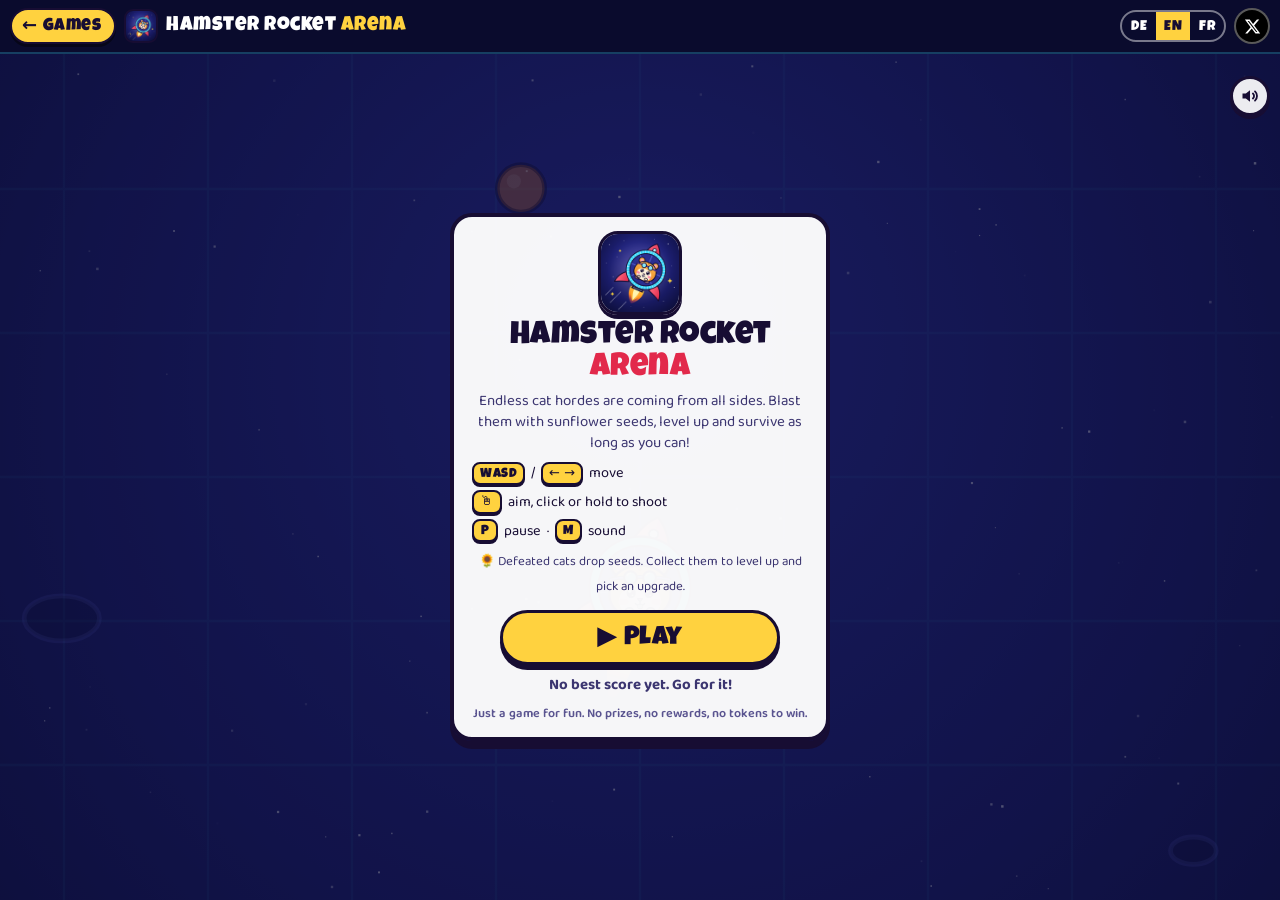
==== arena/index.html @ fc99a9c7 "Games hub: Hamster Rocket + Arena, Stack and Dash in one site (shared DE/EN/FR, per-game bests, back" ====
<!doctype html>
<html lang="en">
<head>
<meta charset="utf-8">
<meta name="viewport" content="width=device-width, initial-scale=1, viewport-fit=cover">
<title>Hamster Rocket Arena · Hamster Rocket games</title>
<meta name="description" content="Hamster Rocket Arena: a free cartoon survival shooter for mobile and PC. Fly the rocket hamster, blast sunflower seeds at endless cat hordes and survive as long as you can. Just a game for fun.">
<meta name="theme-color" content="#1b1d6b">
<meta property="og:title" content="Hamster Rocket Arena">
<meta property="og:description" content="Fly the rocket hamster, blast sunflower seeds at endless cat hordes, level up and survive as long as you can. Just a game for fun.">
<meta property="og:type" content="website">
<link rel="canonical" href="https://botgrok558-ux.github.io/hamster-rocket-demo/arena/">
<meta property="og:url" content="https://botgrok558-ux.github.io/hamster-rocket-demo/arena/">
<meta property="og:image" content="https://botgrok558-ux.github.io/hamster-rocket-demo/assets/og-arena.jpg">
<meta name="twitter:card" content="summary_large_image">
<link rel="icon" type="image/png" sizes="32x32" href="../assets/favicon-32.png">
<link rel="apple-touch-icon" href="../assets/logo_180.png">
<link rel="preload" href="../assets/luckiest-guy.woff2" as="font" type="font/woff2" crossorigin>
<link rel="stylesheet" href="style.css">
<script src="../i18n.js"></script>
</head>
<body>
<header class="bar">
  <a class="back-btn" id="btn-back" href="../#games" data-i18n-attr="aria-label|Back to all games|Zurück zu allen Spielen|Retour à tous les jeux" aria-label="Back to all games"><span aria-hidden="true">←</span> <span data-l="en">Games</span><span data-l="de">Spiele</span><span data-l="fr">Jeux</span></a>
  <a class="brand" href="../" aria-label="Hamster Rocket Arena"><img src="../assets/logo_64.png" alt="" width="34" height="34"><span class="brand-name">Hamster Rocket <b>Arena</b></span></a>
  <span class="spacer"></span>
  <div class="lang" role="group" aria-label="Language / Sprache / Langue"><button type="button" data-lang-btn="de" aria-pressed="false">DE</button><button type="button" data-lang-btn="en" aria-pressed="false">EN</button><button type="button" data-lang-btn="fr" aria-pressed="false">FR</button></div>
  <a class="x-link" href="https://x.com/HamsterRocketX" target="_blank" rel="noopener noreferrer" data-i18n-attr="aria-label|Hamster Rocket on X|Hamster Rocket auf X|Hamster Rocket sur X" aria-label="Hamster Rocket on X">
    <svg viewBox="0 0 24 24" width="17" height="17" aria-hidden="true"><path fill="#fff" d="M18.244 2.25h3.308l-7.227 8.26 8.502 11.24H16.17l-5.214-6.817L4.99 21.75H1.68l7.73-8.835L1.254 2.25H8.08l4.713 6.231zm-1.161 17.52h1.833L7.084 4.126H5.117z"/></svg>
  </a>
</header>

<main class="stage" id="stage">
  <canvas id="arena" aria-label="Hamster Rocket Arena game"></canvas>

  <div class="hud-btns">
    <button type="button" class="icon-btn hidden" id="btn-pause" data-i18n-attr="aria-label|Pause|Pause|Pause" aria-label="Pause">
      <svg viewBox="0 0 24 24" width="18" height="18" aria-hidden="true"><rect x="5" y="4" width="5" height="16" rx="1.5" fill="#170d33"/><rect x="14" y="4" width="5" height="16" rx="1.5" fill="#170d33"/></svg>
    </button>
    <button type="button" class="icon-btn" id="btn-mute" aria-label="Mute">
      <svg viewBox="0 0 24 24" width="20" height="20" aria-hidden="true"><path d="M3 9h4l5-4v14l-5-4H3z" fill="#170d33"/><g id="snd-on" fill="none" stroke="#170d33" stroke-width="2.2" stroke-linecap="round"><path d="M15.5 9a4 4 0 0 1 0 6"/><path d="M18 6.5a7.5 7.5 0 0 1 0 11"/></g><g id="snd-off" stroke="#e2294b" stroke-width="2.4" stroke-linecap="round"><path d="M15 9l6 6M21 9l-6 6"/></g></svg>
    </button>
  </div>

  <!-- start -->
  <div class="overlay" id="ov-start">
    <div class="card">
      <img class="card-logo" src="../assets/logo_180.png" alt="" width="84" height="84">
      <h1>Hamster Rocket <span>Arena</span></h1>
      <p class="lead"><span data-l="en">Endless cat hordes are coming from all sides. Blast them with sunflower seeds, level up and survive as long as you can!</span><span data-l="de">Endlose Katzen-Horden kommen von allen Seiten. Schieß sie mit Sonnenblumenkernen ab, steig auf und überlebe so lange du kannst!</span><span data-l="fr">Des hordes de chats arrivent de tous les côtés. Bombarde-les de graines de tournesol, monte de niveau et survis le plus longtemps possible&nbsp;!</span></p>
      <ul class="controls touch-only">
        <li><span class="key">👈</span> <span data-l="en">Left thumb: move</span><span data-l="de">Linker Daumen: bewegen</span><span data-l="fr">Pouce gauche&nbsp;: bouger</span></li>
        <li><span class="key">👉</span> <span data-l="en">Right thumb: aim + shoot</span><span data-l="de">Rechter Daumen: zielen + schießen</span><span data-l="fr">Pouce droit&nbsp;: viser + tirer</span></li>
      </ul>
      <ul class="controls mouse-only">
        <li><span class="key">WASD</span> / <span class="key">← →</span> <span data-l="en">move</span><span data-l="de">bewegen</span><span data-l="fr">bouger</span></li>
        <li><span class="key">🖱</span> <span data-l="en">aim, click or hold to shoot</span><span data-l="de">zielen, klicken oder halten zum Schießen</span><span data-l="fr">viser, clique ou maintiens pour tirer</span></li>
        <li><span class="key">P</span> <span data-l="en">pause</span><span data-l="de">Pause</span><span data-l="fr">pause</span> · <span class="key">M</span> <span data-l="en">sound</span><span data-l="de">Ton</span><span data-l="fr">son</span></li>
      </ul>
      <p class="powers">🌻 <span data-l="en">Defeated cats drop seeds. Collect them to level up and pick an upgrade.</span><span data-l="de">Besiegte Katzen lassen Kerne fallen. Sammle sie, steig auf und wähle ein Upgrade.</span><span data-l="fr">Les chats vaincus lâchent des graines. Ramasse-les pour monter de niveau et choisir une amélioration.</span></p>
      <button type="button" class="btn btn-primary btn-big" id="btn-play">▶ <span data-l="en">Play</span><span data-l="de">Spielen</span><span data-l="fr">Jouer</span></button>
      <p class="best-line" id="start-best"></p>
      <p class="debug-line hidden" id="debug-line"></p>
      <p class="fun-note"><span data-l="en">Just a game for fun. No prizes, no rewards, no tokens to win.</span><span data-l="de">Nur ein Spiel zum Spaß. Keine Preise, keine Belohnungen, keine Tokens zu gewinnen.</span><span data-l="fr">Juste un jeu pour s’amuser. Pas de prix, pas de récompenses, aucun token à gagner.</span></p>
    </div>
  </div>

  <!-- pause -->
  <div class="overlay hidden" id="ov-pause">
    <div class="card card-small">
      <h2><span data-l="en">Paused</span><span data-l="de">Pause</span><span data-l="fr">Pause</span></h2>
      <div class="btn-col">
        <button type="button" class="btn btn-primary btn-big" id="btn-resume">▶ <span data-l="en">Resume</span><span data-l="de">Weiter</span><span data-l="fr">Reprendre</span></button>
        <button type="button" class="btn btn-ghost" id="btn-restart">↻ <span data-l="en">Restart</span><span data-l="de">Neu starten</span><span data-l="fr">Recommencer</span></button>
      </div>
      <p class="fun-note"><span data-l="en">Just a game for fun. No prizes, no rewards, no tokens to win.</span><span data-l="de">Nur ein Spiel zum Spaß. Keine Preise, keine Belohnungen, keine Tokens zu gewinnen.</span><span data-l="fr">Juste un jeu pour s’amuser. Pas de prix, pas de récompenses, aucun token à gagner.</span></p>
    </div>
  </div>

  <!-- level up -->
  <div class="overlay hidden" id="ov-level">
    <div class="card card-level">
      <h2 class="lv-title"><span data-l="en">Level up!</span><span data-l="de">Aufgestiegen!</span><span data-l="fr">Niveau supérieur&nbsp;!</span></h2>
      <p class="lv-sub"><span data-l="en">Pick an upgrade</span><span data-l="de">Wähle ein Upgrade</span><span data-l="fr">Choisis une amélioration</span></p>
      <div class="lv-cards" id="lv-cards"></div>
    </div>
  </div>

  <!-- game over -->
  <div class="overlay hidden" id="ov-over">
    <div class="card">
      <h2 class="go-title"><span data-l="en">Game over</span><span data-l="de">Game over</span><span data-l="fr">Partie terminée</span></h2>
      <p class="go-score" id="go-time">0:00</p>
      <p class="go-label"><span data-l="en">time survived</span><span data-l="de">überlebt</span><span data-l="fr">temps de survie</span></p>
      <p class="go-badge hidden" id="go-newbest"><span data-l="en">NEW BEST!</span><span data-l="de">NEUER BESTWERT!</span><span data-l="fr">NOUVEAU RECORD&nbsp;!</span></p>
      <div class="go-stats">
        <div><b id="go-kills">0</b><span data-l="en">kills</span><span data-l="de">Gegner besiegt</span><span data-l="fr">ennemis vaincus</span></div>
        <div><b id="go-level">1</b><span data-l="en">level</span><span data-l="de">Stufe</span><span data-l="fr">niveau</span></div>
      </div>
      <p class="best-line" id="go-best"></p>
      <div class="btn-col">
        <button type="button" class="btn btn-primary btn-big" id="btn-again">↻ <span data-l="en">Play again</span><span data-l="de">Nochmal</span><span data-l="fr">Rejouer</span></button>
        <button type="button" class="btn btn-x" id="btn-share"><svg viewBox="0 0 24 24" width="16" height="16" aria-hidden="true"><path fill="#fff" d="M18.244 2.25h3.308l-7.227 8.26 8.502 11.24H16.17l-5.214-6.817L4.99 21.75H1.68l7.73-8.835L1.254 2.25H8.08l4.713 6.231zm-1.161 17.52h1.833L7.084 4.126H5.117z"/></svg> <span data-l="en">Share on X</span><span data-l="de">Auf X teilen</span><span data-l="fr">Partager sur X</span></button>
      </div>
      <p class="fun-note"><span data-l="en">Just a game for fun. No prizes, no rewards, no tokens to win.</span><span data-l="de">Nur ein Spiel zum Spaß. Keine Preise, keine Belohnungen, keine Tokens zu gewinnen.</span><span data-l="fr">Juste un jeu pour s’amuser. Pas de prix, pas de récompenses, aucun token à gagner.</span></p>
    </div>
  </div>

  <noscript><div class="overlay"><div class="card"><p>Please enable JavaScript to play. · Bitte JavaScript aktivieren. · Active JavaScript pour jouer.</p></div></div></noscript>
</main>

<script src="arena.js"></script>
<script src="main.js"></script>
</body>
</html>
---- arena/style.css ----
@font-face{font-family:"Luckiest Guy";src:url(../assets/luckiest-guy.woff2) format("woff2");font-display:swap}
@font-face{font-family:"Baloo 2";src:url(../assets/baloo2.woff2) format("woff2");font-weight:400 800;font-display:swap}
:root{--ink:#170d33;--navy:#12134d;--deep:#0a0b2e;--yellow:#ffd23f;--cyan:#38d9ff;--pink:#ff6b81;--orange:#ff8a1f;--bar:54px}
*{box-sizing:border-box}
html,body{margin:0;height:100%;overflow:hidden;background:var(--deep)}
body{display:flex;flex-direction:column;height:100vh;height:100dvh;width:100%;color:#fff;font-family:"Baloo 2",system-ui,-apple-system,"Segoe UI",sans-serif;
  font-size:16px;line-height:1.4;-webkit-text-size-adjust:100%;overscroll-behavior:none;touch-action:manipulation}
h1,h2,.btn,.brand,.key,.lang button,.go-score,.go-stats b{font-family:"Luckiest Guy",system-ui,sans-serif;font-weight:400;letter-spacing:.5px}
.hidden{display:none!important}
html:not([data-lang="en"]) [data-l="en"],html:not([data-lang="de"]) [data-l="de"],html:not([data-lang="fr"]) [data-l="fr"]{display:none!important}

/* top bar */
.bar{flex:0 0 auto;height:calc(var(--bar) + env(safe-area-inset-top));padding:env(safe-area-inset-top) max(10px,env(safe-area-inset-right)) 0 max(10px,env(safe-area-inset-left));
  display:flex;align-items:center;gap:8px;background:rgba(10,11,46,.95);border-bottom:2px solid rgba(56,217,255,.25);min-width:0;position:relative;z-index:10}
.brand{display:flex;align-items:center;gap:8px;color:#fff;text-decoration:none;font-size:20px;white-space:nowrap;min-width:0;flex:0 0 auto}
.brand img{border-radius:9px;border:2px solid var(--ink);display:block}
.brand b{color:var(--yellow);font-weight:400}
.back-btn{display:inline-flex;align-items:center;gap:5px;flex:0 0 auto;height:36px;padding:0 13px 0 10px;border-radius:999px;background:var(--yellow);color:var(--ink);border:2px solid var(--ink);box-shadow:0 3px 0 rgba(0,0,0,.45);text-decoration:none;font:17px/1 "Luckiest Guy",system-ui,sans-serif;letter-spacing:.5px;white-space:nowrap;-webkit-tap-highlight-color:transparent}
.back-btn span[aria-hidden]{font-family:system-ui,sans-serif;font-weight:800;font-size:18px;margin-top:-2px}
.back-btn:active{transform:translateY(2px);box-shadow:0 1px 0 rgba(0,0,0,.45)}
.back-btn:focus-visible,.brand:focus-visible{outline:3px solid var(--cyan);outline-offset:2px}
.spacer{flex:1 1 auto;min-width:0}
.lang{display:flex;border:2px solid rgba(255,255,255,.45);border-radius:999px;overflow:hidden;flex:0 0 auto}
.lang button{font-size:14px;line-height:1;background:none;border:0;color:#fff;padding:8px 8px 6px;cursor:pointer;min-width:34px}
.lang button[aria-pressed="true"]{background:var(--yellow);color:var(--ink)}
.x-link{width:36px;height:36px;border-radius:50%;background:#000;border:2px solid rgba(255,255,255,.35);display:grid;place-items:center;flex:0 0 auto}
.x-link:hover{border-color:#fff}
@media (max-width:560px){.brand-name{display:none}}
@media (max-width:330px){.back-btn{padding:0 9px 0 7px;font-size:15px}.lang button{min-width:28px;padding:8px 5px 6px}}

/* stage */
.stage{position:relative;flex:1 1 auto;min-height:0;width:100%;overflow:hidden;touch-action:none;-webkit-user-select:none;user-select:none;
  -webkit-touch-callout:none;-webkit-tap-highlight-color:transparent;background:#12134d}
#arena{position:absolute;inset:0;width:100%;height:100%;display:block;touch-action:none;outline:none}
.hud-btns{position:absolute;top:22px;right:max(10px,env(safe-area-inset-right));display:flex;gap:8px;z-index:6}
.icon-btn{width:40px;height:40px;border-radius:50%;border:3px solid var(--ink);background:rgba(255,255,255,.92);display:grid;place-items:center;cursor:pointer;padding:0;
  box-shadow:0 3px 0 var(--ink);-webkit-tap-highlight-color:transparent}
.icon-btn:active{transform:translateY(2px);box-shadow:0 1px 0 var(--ink)}
#snd-off{display:none}
.is-muted #snd-off{display:inline}.is-muted #snd-on{display:none}

/* overlays + cards */
.overlay{position:absolute;inset:0;z-index:5;display:flex;padding:16px;overflow-y:auto;background:rgba(10,11,46,.55);touch-action:pan-y;-webkit-overflow-scrolling:touch}
.card{margin:auto;width:100%;max-width:380px;background:rgba(255,255,255,.96);color:var(--ink);border:4px solid var(--ink);border-radius:22px;box-shadow:0 8px 0 var(--ink);
  padding:16px 18px 14px;text-align:center}
.card-small{max-width:320px}
.card-logo{display:block;margin:-2px auto 4px;border-radius:20px;border:3px solid var(--ink);box-shadow:0 4px 0 var(--ink);width:84px;height:84px;animation:float 3s ease-in-out infinite}
@keyframes float{0%,100%{transform:translateY(0) rotate(-3deg)}50%{transform:translateY(-5px) rotate(3deg)}}
.card h1{font-size:32px;line-height:1;margin:6px 0 6px;color:var(--ink)}
.card h1 span{color:#e2294b}
.card h2{font-size:34px;margin:2px 0 8px;color:var(--ink)}
.lead{margin:0 0 8px;font-size:15px;color:#3b3570}
.controls{list-style:none;padding:0;margin:0 0 8px;font-size:14.5px;text-align:left;display:grid;gap:5px}
.controls li{display:flex;align-items:center;gap:6px;flex-wrap:wrap}
.key{display:inline-block;min-width:26px;text-align:center;font-size:13px;line-height:1.2;background:var(--yellow);border:2px solid var(--ink);border-radius:8px;padding:3px 6px 1px;box-shadow:0 2px 0 var(--ink)}
.mouse-only{display:none}
@media (hover:hover) and (pointer:fine){.mouse-only{display:grid}.touch-only{display:none}}
.powers{font-size:13px;margin:0 0 10px;color:#3b3570;line-height:1.9}
.pw{display:inline-grid;place-items:center;width:22px;height:22px;border-radius:50%;border:2px solid var(--ink);font-size:11px;font-weight:800;margin:0 3px 0 6px;vertical-align:middle;line-height:1;color:var(--ink)}
.pw-triple{background:var(--yellow)}.pw-rapid{background:var(--orange)}.pw-shield{background:var(--cyan)}.pw-heal{background:var(--pink);color:#fff}
.btn{display:inline-flex;align-items:center;justify-content:center;gap:6px;padding:11px 22px 9px;border-radius:999px;border:3px solid var(--ink);font-size:20px;line-height:1.1;
  text-decoration:none;color:var(--ink);background:#fff;cursor:pointer;box-shadow:0 5px 0 var(--ink);transition:transform .08s,box-shadow .08s;white-space:nowrap;-webkit-tap-highlight-color:transparent}
.btn:active{transform:translateY(4px);box-shadow:0 1px 0 var(--ink)}
.btn-primary{background:var(--yellow)}
.btn-big{font-size:26px;padding:12px 34px 9px;width:100%;max-width:280px}
.btn-ghost{background:#efeaff}
.btn-x{background:#000;color:#fff;border-color:#000;box-shadow:0 5px 0 #555}
.btn-col{display:flex;flex-direction:column;align-items:center;gap:12px;margin:6px 0 4px}
.btn-col .btn{width:100%;max-width:280px}
.best-line{margin:10px 0 2px;font-weight:700;font-size:15px;color:#3b3570}
.debug-line{margin:4px 0;font-size:12px;font-weight:700;color:#c2185b}
.fun-note{margin:10px 0 0;font-size:12.5px;line-height:1.35;color:#5a5490;font-weight:600}
.go-title{animation:pulse 1.2s ease-in-out infinite}
@keyframes pulse{50%{transform:scale(1.05)}}
.go-score{font-size:58px;line-height:1;margin:2px 0 4px;color:var(--ink)}
.go-badge{display:inline-block;margin:0 0 6px;background:var(--yellow);border:3px solid var(--ink);border-radius:12px;padding:3px 12px 1px;font-family:"Luckiest Guy",sans-serif;animation:pulse .8s infinite}
.go-stats{display:grid;grid-template-columns:repeat(3,1fr);gap:8px;margin:6px 0 2px}
.go-stats div{background:#f1edff;border:2px solid var(--ink);border-radius:12px;padding:6px 4px 4px;display:flex;flex-direction:column;align-items:center;min-width:0}
.go-stats b{font-size:24px;line-height:1.1;font-weight:400}
.go-stats span{font-size:12px;line-height:1.15;font-weight:700;color:#4b4580}

/* level-up cards */
.card-level{max-width:420px}
.lv-title{animation:pulse 1s ease-in-out infinite;color:#1f9d4c!important}
.lv-sub{margin:-4px 0 10px;font-weight:700;color:#4b4580}
.lv-cards{display:grid;gap:10px}
.lv-card{display:grid;grid-template-columns:48px 1fr auto;align-items:center;gap:10px;text-align:left;width:100%;padding:10px 12px;border:3px solid var(--ink);border-radius:16px;
  background:#fff8e1;box-shadow:0 5px 0 var(--ink);cursor:pointer;font:inherit;color:var(--ink);position:relative;transition:transform .08s,box-shadow .08s;-webkit-tap-highlight-color:transparent}
.lv-card:hover:not(:disabled){background:#ffefb0}
.lv-card:active:not(:disabled){transform:translateY(4px);box-shadow:0 1px 0 var(--ink)}
.lv-card:disabled{opacity:.75;cursor:default}
.lv-icon{font-size:30px;line-height:48px;text-align:center;width:48px;height:48px;border-radius:50%;background:var(--yellow);border:3px solid var(--ink)}
.lv-text{display:flex;flex-direction:column;min-width:0}
.lv-text b{font-family:"Luckiest Guy",system-ui,sans-serif;font-weight:400;font-size:20px;line-height:1.1}
.lv-text span{font-size:14px;font-weight:600;color:#4b4580;line-height:1.25}
.lv-pips{font-size:12px;font-weight:800;color:#1f9d4c;white-space:nowrap}
.lv-key{position:absolute;top:-9px;right:10px;font:12px/1 "Luckiest Guy",sans-serif;background:var(--ink);color:#fff;border-radius:6px;padding:4px 6px 2px;display:none}
@media (hover:hover) and (pointer:fine){.lv-key{display:block}}
.go-label{margin:-2px 0 6px;font-weight:800;color:#4b4580;text-transform:uppercase;font-size:13px;letter-spacing:.5px}
.go-stats{grid-template-columns:repeat(2,1fr)}

/* short screens (phones in landscape) */
@media (max-height:520px){
  :root{--bar:46px}
  .card{padding:10px 14px}
  .card-logo,.lead,.powers{display:none}
  .card h1{font-size:26px}
  .go-score{font-size:42px}
  .btn-big{font-size:22px;padding:9px 24px 7px}
  .btn-col{flex-direction:row;justify-content:center}
  .btn-col .btn{width:auto}
  .fun-note{margin-top:6px}
  .lv-sub{display:none}
  .card-level{max-width:640px}
  .lv-cards{grid-template-columns:repeat(3,1fr)}
  .lv-card{grid-template-columns:1fr;justify-items:center;text-align:center;padding:8px}
  .lv-text{align-items:center}
}
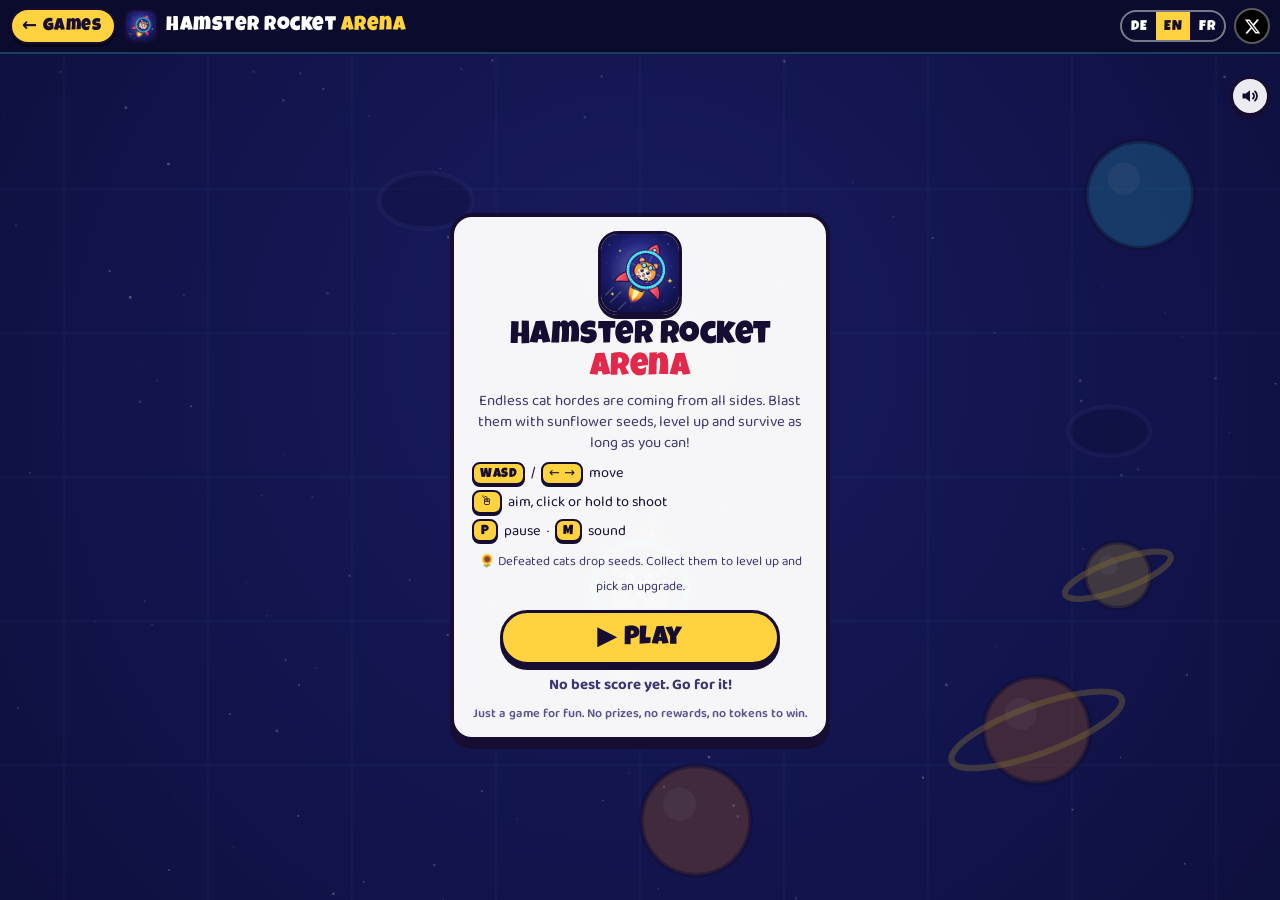
==== commit 9e4aa6f4: "Move the site to https://botgrok558-ux.github.io/hamster-rocket/ (share, OG and canonical URLs)" ====
--- a/arena/index.html
+++ b/arena/index.html
@@ -9,9 +9,9 @@
 <meta property="og:title" content="Hamster Rocket Arena">
 <meta property="og:description" content="Fly the rocket hamster, blast sunflower seeds at endless cat hordes, level up and survive as long as you can. Just a game for fun.">
 <meta property="og:type" content="website">
-<link rel="canonical" href="https://botgrok558-ux.github.io/hamster-rocket-demo/arena/">
-<meta property="og:url" content="https://botgrok558-ux.github.io/hamster-rocket-demo/arena/">
-<meta property="og:image" content="https://botgrok558-ux.github.io/hamster-rocket-demo/assets/og-arena.jpg">
+<link rel="canonical" href="https://botgrok558-ux.github.io/hamster-rocket/arena/">
+<meta property="og:url" content="https://botgrok558-ux.github.io/hamster-rocket/arena/">
+<meta property="og:image" content="https://botgrok558-ux.github.io/hamster-rocket/assets/og-arena.jpg">
 <meta name="twitter:card" content="summary_large_image">
 <link rel="icon" type="image/png" sizes="32x32" href="../assets/favicon-32.png">
 <link rel="apple-touch-icon" href="../assets/logo_180.png">
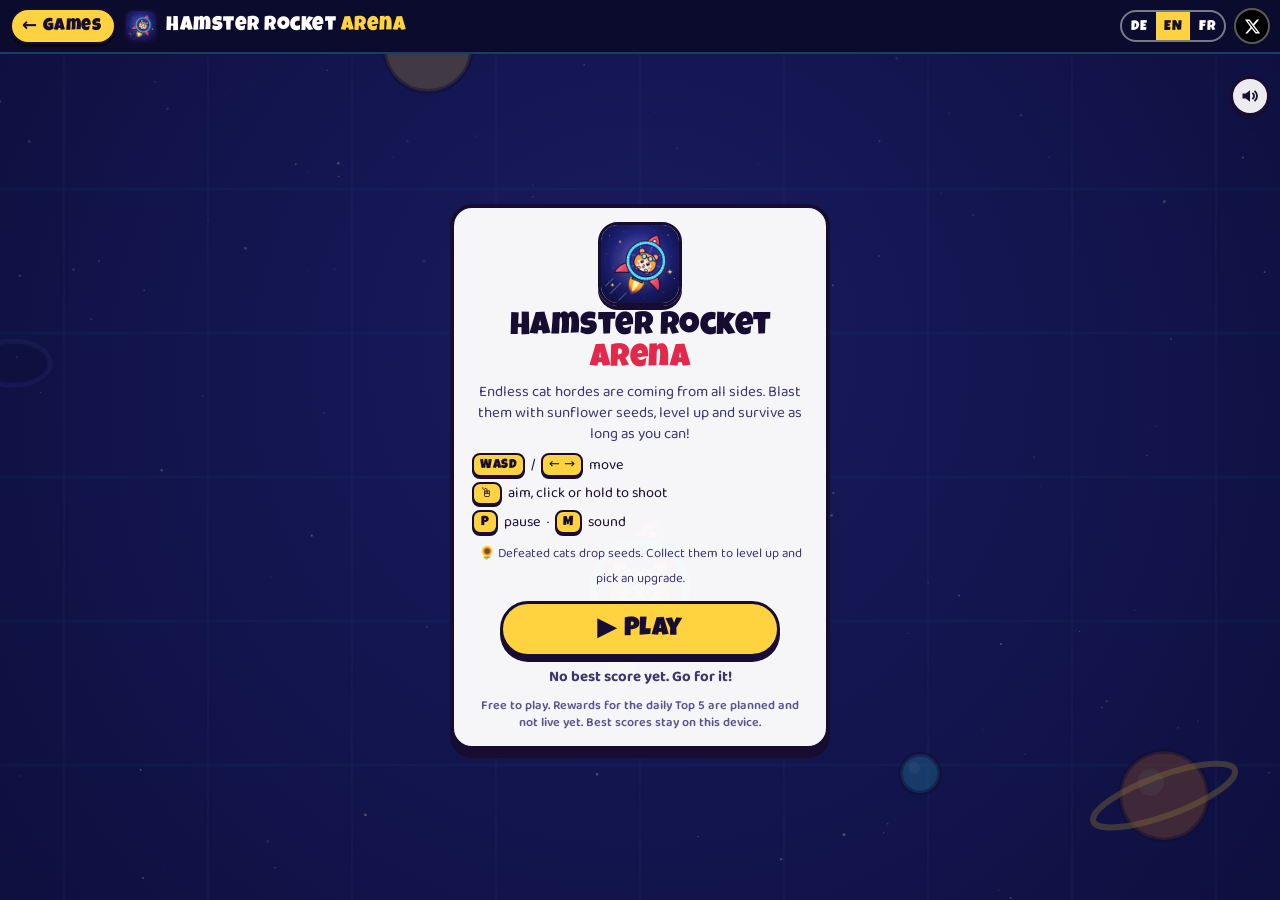
==== commit 9e59e292: "Add Roadmap section (DE/EN/FR, nav link) and update the disclaimer: free to play, daily Top 5 reward" ====
--- a/arena/index.html
+++ b/arena/index.html
@@ -4,10 +4,10 @@
 <meta charset="utf-8">
 <meta name="viewport" content="width=device-width, initial-scale=1, viewport-fit=cover">
 <title>Hamster Rocket Arena · Hamster Rocket games</title>
-<meta name="description" content="Hamster Rocket Arena: a free cartoon survival shooter for mobile and PC. Fly the rocket hamster, blast sunflower seeds at endless cat hordes and survive as long as you can. Just a game for fun.">
+<meta name="description" content="Hamster Rocket Arena: a free cartoon survival shooter for mobile and PC. Fly the rocket hamster, blast sunflower seeds at endless cat hordes and survive as long as you can. Free to play.">
 <meta name="theme-color" content="#1b1d6b">
 <meta property="og:title" content="Hamster Rocket Arena">
-<meta property="og:description" content="Fly the rocket hamster, blast sunflower seeds at endless cat hordes, level up and survive as long as you can. Just a game for fun.">
+<meta property="og:description" content="Fly the rocket hamster, blast sunflower seeds at endless cat hordes, level up and survive as long as you can. Free to play.">
 <meta property="og:type" content="website">
 <link rel="canonical" href="https://botgrok558-ux.github.io/hamster-rocket/arena/">
 <meta property="og:url" content="https://botgrok558-ux.github.io/hamster-rocket/arena/">
@@ -61,7 +61,7 @@
       <button type="button" class="btn btn-primary btn-big" id="btn-play">▶ <span data-l="en">Play</span><span data-l="de">Spielen</span><span data-l="fr">Jouer</span></button>
       <p class="best-line" id="start-best"></p>
       <p class="debug-line hidden" id="debug-line"></p>
-      <p class="fun-note"><span data-l="en">Just a game for fun. No prizes, no rewards, no tokens to win.</span><span data-l="de">Nur ein Spiel zum Spaß. Keine Preise, keine Belohnungen, keine Tokens zu gewinnen.</span><span data-l="fr">Juste un jeu pour s’amuser. Pas de prix, pas de récompenses, aucun token à gagner.</span></p>
+      <p class="fun-note"><span data-l="en">Free to play. Rewards for the daily Top 5 are planned and not live yet. Best scores stay on this device.</span><span data-l="de">Kostenlos spielbar. Belohnungen für die tägliche Top 5 sind geplant und noch nicht live. Bestwerte bleiben auf diesem Gerät.</span><span data-l="fr">Gratuit. Des récompenses pour le Top 5 du jour sont prévues mais pas encore actives. Les records restent sur cet appareil.</span></p>
     </div>
   </div>
 
@@ -73,7 +73,7 @@
         <button type="button" class="btn btn-primary btn-big" id="btn-resume">▶ <span data-l="en">Resume</span><span data-l="de">Weiter</span><span data-l="fr">Reprendre</span></button>
         <button type="button" class="btn btn-ghost" id="btn-restart">↻ <span data-l="en">Restart</span><span data-l="de">Neu starten</span><span data-l="fr">Recommencer</span></button>
       </div>
-      <p class="fun-note"><span data-l="en">Just a game for fun. No prizes, no rewards, no tokens to win.</span><span data-l="de">Nur ein Spiel zum Spaß. Keine Preise, keine Belohnungen, keine Tokens zu gewinnen.</span><span data-l="fr">Juste un jeu pour s’amuser. Pas de prix, pas de récompenses, aucun token à gagner.</span></p>
+      <p class="fun-note"><span data-l="en">Free to play. Rewards for the daily Top 5 are planned and not live yet. Best scores stay on this device.</span><span data-l="de">Kostenlos spielbar. Belohnungen für die tägliche Top 5 sind geplant und noch nicht live. Bestwerte bleiben auf diesem Gerät.</span><span data-l="fr">Gratuit. Des récompenses pour le Top 5 du jour sont prévues mais pas encore actives. Les records restent sur cet appareil.</span></p>
     </div>
   </div>
 
@@ -102,7 +102,7 @@
         <button type="button" class="btn btn-primary btn-big" id="btn-again">↻ <span data-l="en">Play again</span><span data-l="de">Nochmal</span><span data-l="fr">Rejouer</span></button>
         <button type="button" class="btn btn-x" id="btn-share"><svg viewBox="0 0 24 24" width="16" height="16" aria-hidden="true"><path fill="#fff" d="M18.244 2.25h3.308l-7.227 8.26 8.502 11.24H16.17l-5.214-6.817L4.99 21.75H1.68l7.73-8.835L1.254 2.25H8.08l4.713 6.231zm-1.161 17.52h1.833L7.084 4.126H5.117z"/></svg> <span data-l="en">Share on X</span><span data-l="de">Auf X teilen</span><span data-l="fr">Partager sur X</span></button>
       </div>
-      <p class="fun-note"><span data-l="en">Just a game for fun. No prizes, no rewards, no tokens to win.</span><span data-l="de">Nur ein Spiel zum Spaß. Keine Preise, keine Belohnungen, keine Tokens zu gewinnen.</span><span data-l="fr">Juste un jeu pour s’amuser. Pas de prix, pas de récompenses, aucun token à gagner.</span></p>
+      <p class="fun-note"><span data-l="en">Free to play. Rewards for the daily Top 5 are planned and not live yet. Best scores stay on this device.</span><span data-l="de">Kostenlos spielbar. Belohnungen für die tägliche Top 5 sind geplant und noch nicht live. Bestwerte bleiben auf diesem Gerät.</span><span data-l="fr">Gratuit. Des récompenses pour le Top 5 du jour sont prévues mais pas encore actives. Les records restent sur cet appareil.</span></p>
     </div>
   </div>
 
